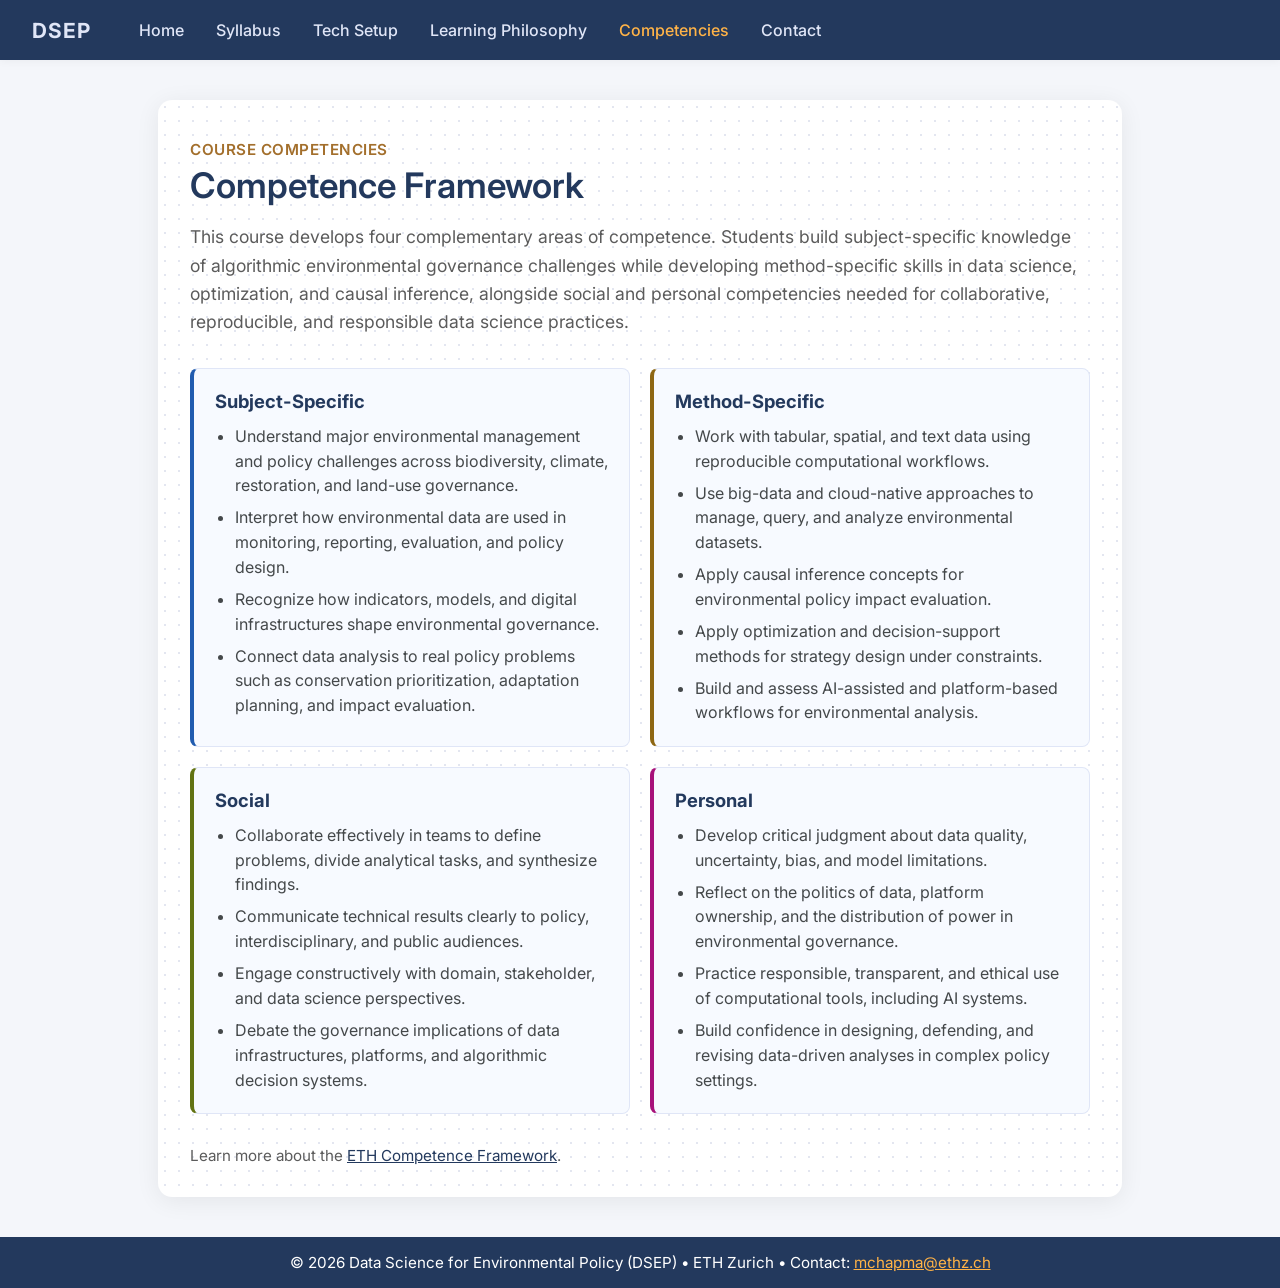
==== competencies.html @ 259d4dcb "Update course design and semester syllabus" ====
<!DOCTYPE html>
<html lang="en">
<head>
    <meta charset="UTF-8">
    <meta name="viewport" content="width=device-width, initial-scale=1.0">
    <title>Competencies | DSEP: Data Science for Environmental Policy</title>
    <link href="https://fonts.googleapis.com/css2?family=Inter:wght@400;600&display=swap" rel="stylesheet">
    <style>
        body { font-family: 'Inter', Arial, sans-serif; background: #f7f6f2; margin: 0; color: #111111; }
        .navbar { height: 60px; padding: 0 2rem; display: flex; align-items: center; background: #2f6f4e; box-shadow: 0 2px 8px rgba(0, 0, 0, 0.04); }
        .navbar .logo { color: #ffffff; font-size: 1.3rem; font-weight: 600; letter-spacing: 1px; margin-right: 2rem; text-decoration: none; }
        .navbar ul { display: flex; margin: 0; padding: 0; list-style: none; }
        .navbar li { margin: 0 1rem; }
        .navbar a { color: #ffffff; text-decoration: none; font-size: 1rem; font-weight: 500; }
        .navbar a:hover, .navbar a.active { color: #2f6b3f; }
        .main-content { max-width: 900px; margin: 2.5rem auto 0; padding: 2.5rem 2rem 2rem; background: #fffdf9; border-radius: 14px; box-shadow: 0 4px 24px rgba(0, 0, 0, 0.07); }
        h1 { margin: 0 0 0.5em; color: #2f6f4e; font-size: 2.2rem; font-weight: 600; }
        .intro { margin: 1rem 0 2rem; color: #5b5b5b; font-size: 1.1rem; line-height: 1.6; }
        .kicker { margin: 0 0 0.3rem; color: #a36f2c; font-weight: 600; font-size: 0.95rem; letter-spacing: 0.5px; text-transform: uppercase; }
        .competency-grid { display: grid; grid-template-columns: repeat(2, minmax(0, 1fr)); gap: 1.25rem; }
        .competency-card { padding: 1.3rem; border: 1px solid #d9dfd4; border-left: 4px solid #2f6f4e; border-radius: 8px; background: #ffffff; }
        .competency-card h2 { margin: 0 0 0.75rem; color: #2f6f4e; font-size: 1.15rem; }
        .competency-card ul { margin: 0; padding-left: 1.25rem; color: #44484a; line-height: 1.55; }
        .competency-card li + li { margin-top: 0.45rem; }
        .competency-card.subject { border-left-color: #215caf !important; }
        .competency-card.method { border-left-color: #8e6713 !important; }
        .competency-card.social { border-left-color: #627313 !important; }
        .competency-card.personal { border-left-color: #a7117a !important; }
        .framework-link { margin: 2rem 0 0; color: #5b5b5b; font-size: 0.95rem; }
        footer { margin-top: 2.5rem; padding: 1rem 2rem; background: #2f6f4e; color: #ffffff; text-align: center; font-size: 0.95rem; }
        @media (max-width: 700px) { .navbar { height: auto; padding: 0.75rem 1rem; align-items: flex-start; } .navbar ul { flex-wrap: wrap; gap: 0.5rem 0; } .navbar li { margin: 0 0.5rem; } .main-content { margin: 1.25rem 0.75rem 0; padding: 1.25rem; } .competency-grid { grid-template-columns: 1fr; } }
    </style>
    <link href="old-dsep-theme.css" rel="stylesheet">
</head>
<body>
    <nav class="navbar">
        <a class="logo" href="index.html" aria-label="DSEP home"><strong>DSEP</strong></a>
        <ul>
            <li><a href="index.html">Home</a></li>
            <li><a href="syllabus.html">Syllabus</a></li>
            <li><a href="tech.html">Tech Setup</a></li>
            <li><a href="learning-philosophy.html">Learning Philosophy</a></li>
            <li><a href="competencies.html" class="active">Competencies</a></li>
            <li><a href="contact.html">Contact</a></li>
        </ul>
    </nav>
    <main class="main-content">
        <p class="kicker">Course Competencies</p>
        <h1>Competence Framework</h1>
        <p class="intro">This course develops four complementary areas of competence. Students build subject-specific knowledge of algorithmic environmental governance challenges while developing method-specific skills in data science, optimization, and causal inference, alongside social and personal competencies needed for collaborative, reproducible, and responsible data science practices.</p>
        <section class="competency-grid" aria-label="Course competency areas">
            <article class="competency-card subject"><h2>Subject-Specific</h2><ul><li>Understand major environmental management and policy challenges across biodiversity, climate, restoration, and land-use governance.</li><li>Interpret how environmental data are used in monitoring, reporting, evaluation, and policy design.</li><li>Recognize how indicators, models, and digital infrastructures shape environmental governance.</li><li>Connect data analysis to real policy problems such as conservation prioritization, adaptation planning, and impact evaluation.</li></ul></article>
            <article class="competency-card method"><h2>Method-Specific</h2><ul><li>Work with tabular, spatial, and text data using reproducible computational workflows.</li><li>Use big-data and cloud-native approaches to manage, query, and analyze environmental datasets.</li><li>Apply causal inference concepts for environmental policy impact evaluation.</li><li>Apply optimization and decision-support methods for strategy design under constraints.</li><li>Build and assess AI-assisted and platform-based workflows for environmental analysis.</li></ul></article>
            <article class="competency-card social"><h2>Social</h2><ul><li>Collaborate effectively in teams to define problems, divide analytical tasks, and synthesize findings.</li><li>Communicate technical results clearly to policy, interdisciplinary, and public audiences.</li><li>Engage constructively with domain, stakeholder, and data science perspectives.</li><li>Debate the governance implications of data infrastructures, platforms, and algorithmic decision systems.</li></ul></article>
            <article class="competency-card personal"><h2>Personal</h2><ul><li>Develop critical judgment about data quality, uncertainty, bias, and model limitations.</li><li>Reflect on the politics of data, platform ownership, and the distribution of power in environmental governance.</li><li>Practice responsible, transparent, and ethical use of computational tools, including AI systems.</li><li>Build confidence in designing, defending, and revising data-driven analyses in complex policy settings.</li></ul></article>
        </section>
        <p class="framework-link">Learn more about the <a href="https://ethz.ch/students/en/studies/eth-competencies-for-students.html" target="_blank" rel="noopener noreferrer">ETH Competence Framework</a>.</p>
    </main>
    <footer>&copy; 2026 Data Science for Environmental Policy (DSEP) &bull; ETH Zurich &bull; Contact: <a class="site-footer-link" href="mailto:mchapma@ethz.ch">mchapma@ethz.ch</a></footer>
</body>
</html>
---- old-dsep-theme.css ----
:root {
    --dsep-navy: #23395d;
    --dsep-navy-muted: #4a5a7a;
    --dsep-pale: #f4f6fa;
    --dsep-pale-line: #e0e6f7;
    --dsep-orange: #ffb347;
    --dsep-text: #222b45;
}

body { background: var(--dsep-pale) !important; color: var(--dsep-text) !important; }
.navbar, footer { background: var(--dsep-navy) !important; }
.navbar a { color: var(--dsep-pale-line) !important; }
.navbar a:hover, .navbar a.active { color: var(--dsep-orange) !important; }
.site-footer-link { color: var(--dsep-orange) !important; text-decoration: underline; }
h1, h2, h3, .module-title, summary { color: var(--dsep-navy) !important; }
.subtitle, .module-desc, details p, details li { color: var(--dsep-navy-muted) !important; }
.main-content { background-color: #fff !important; background-image: radial-gradient(#e3e6f0 0.9px, transparent 1.3px) !important; background-size: 14px 14px !important; }
a.email, .main-content a { color: var(--dsep-navy) !important; }
details, .competency-card { background: #f7faff !important; border-color: var(--dsep-pale-line) !important; border-left-color: var(--dsep-navy) !important; }
code { background: #eef1f8 !important; border-color: #dde3f0 !important; color: var(--dsep-navy) !important; }
[style*="color:#1f5a3d"], [style*="color:#2f6f4e"] { color: var(--dsep-navy) !important; }
[style*="color:#385246"], [style*="color:#44484a"] { color: #3a4666 !important; }
[style*="background:#f3f7f1"], [style*="background:#f7f6f2"] { background: var(--dsep-pale) !important; }
[style*="background:#f8fbf7"], [style*="background:#fffdf9"] { background: #f9fafc !important; }
[style*="border-top:1px solid #d9dfd4"] { border-top-color: var(--dsep-pale-line) !important; }
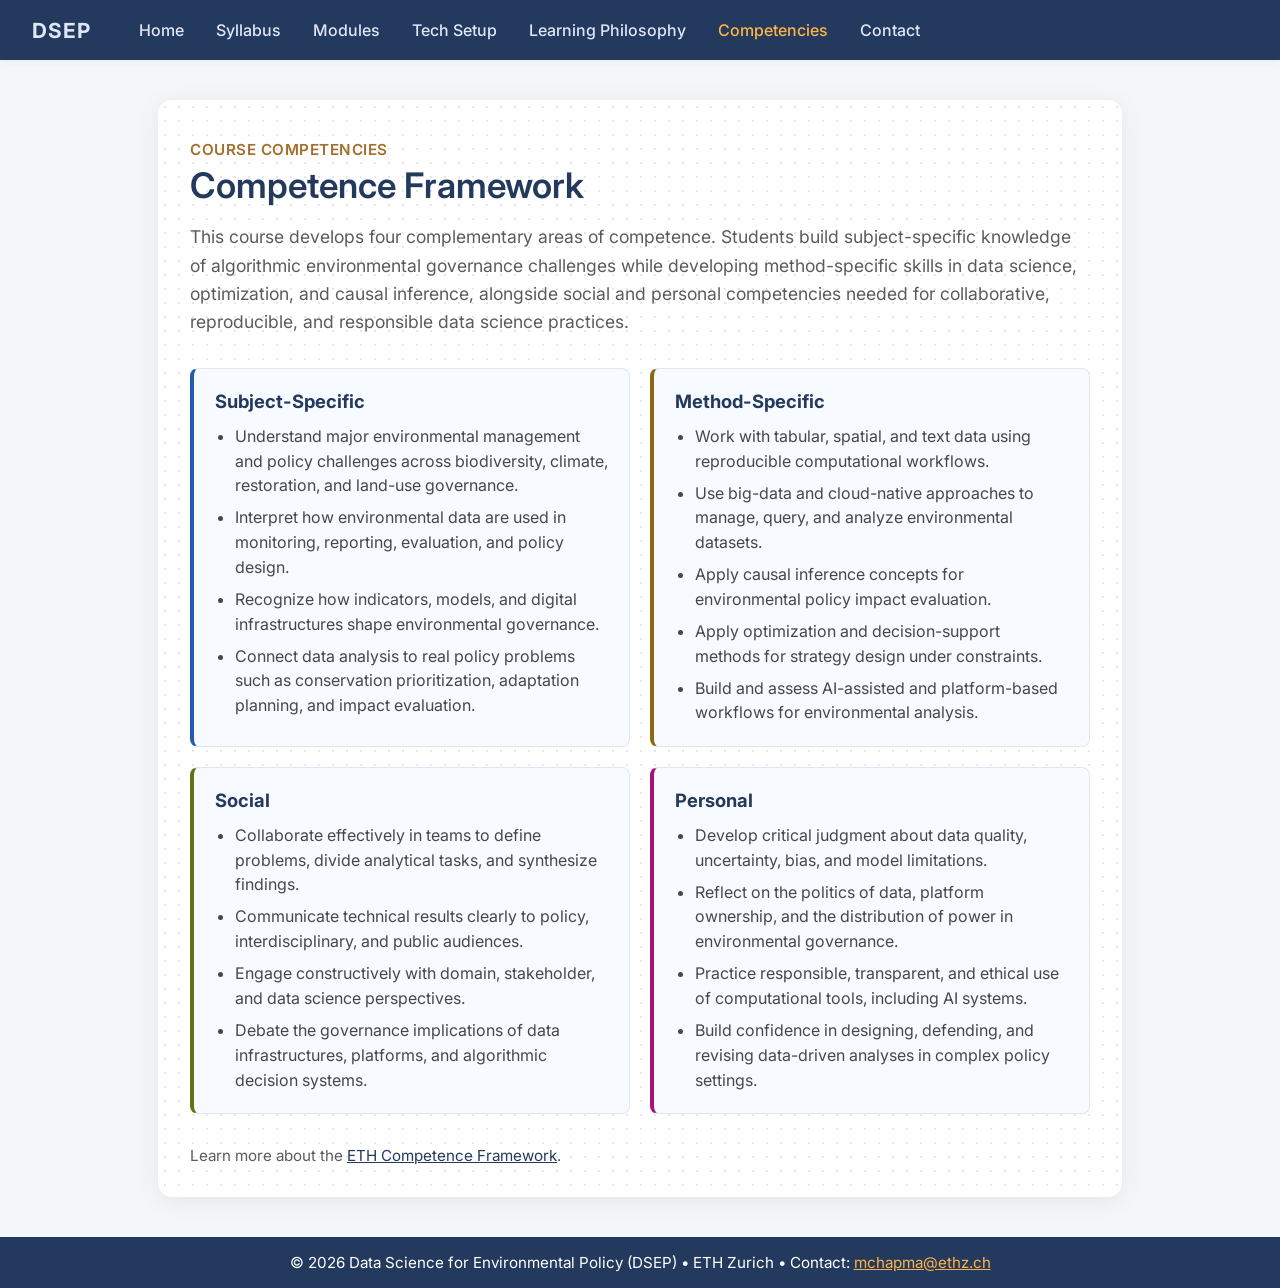
==== commit efb98118: "Update course site content and branding" ====
--- a/competencies.html
+++ b/competencies.html
@@ -38,6 +38,7 @@
         <ul>
             <li><a href="index.html">Home</a></li>
             <li><a href="syllabus.html">Syllabus</a></li>
+            <li><a href="modules.html">Modules</a></li>
             <li><a href="tech.html">Tech Setup</a></li>
             <li><a href="learning-philosophy.html">Learning Philosophy</a></li>
             <li><a href="competencies.html" class="active">Competencies</a></li>
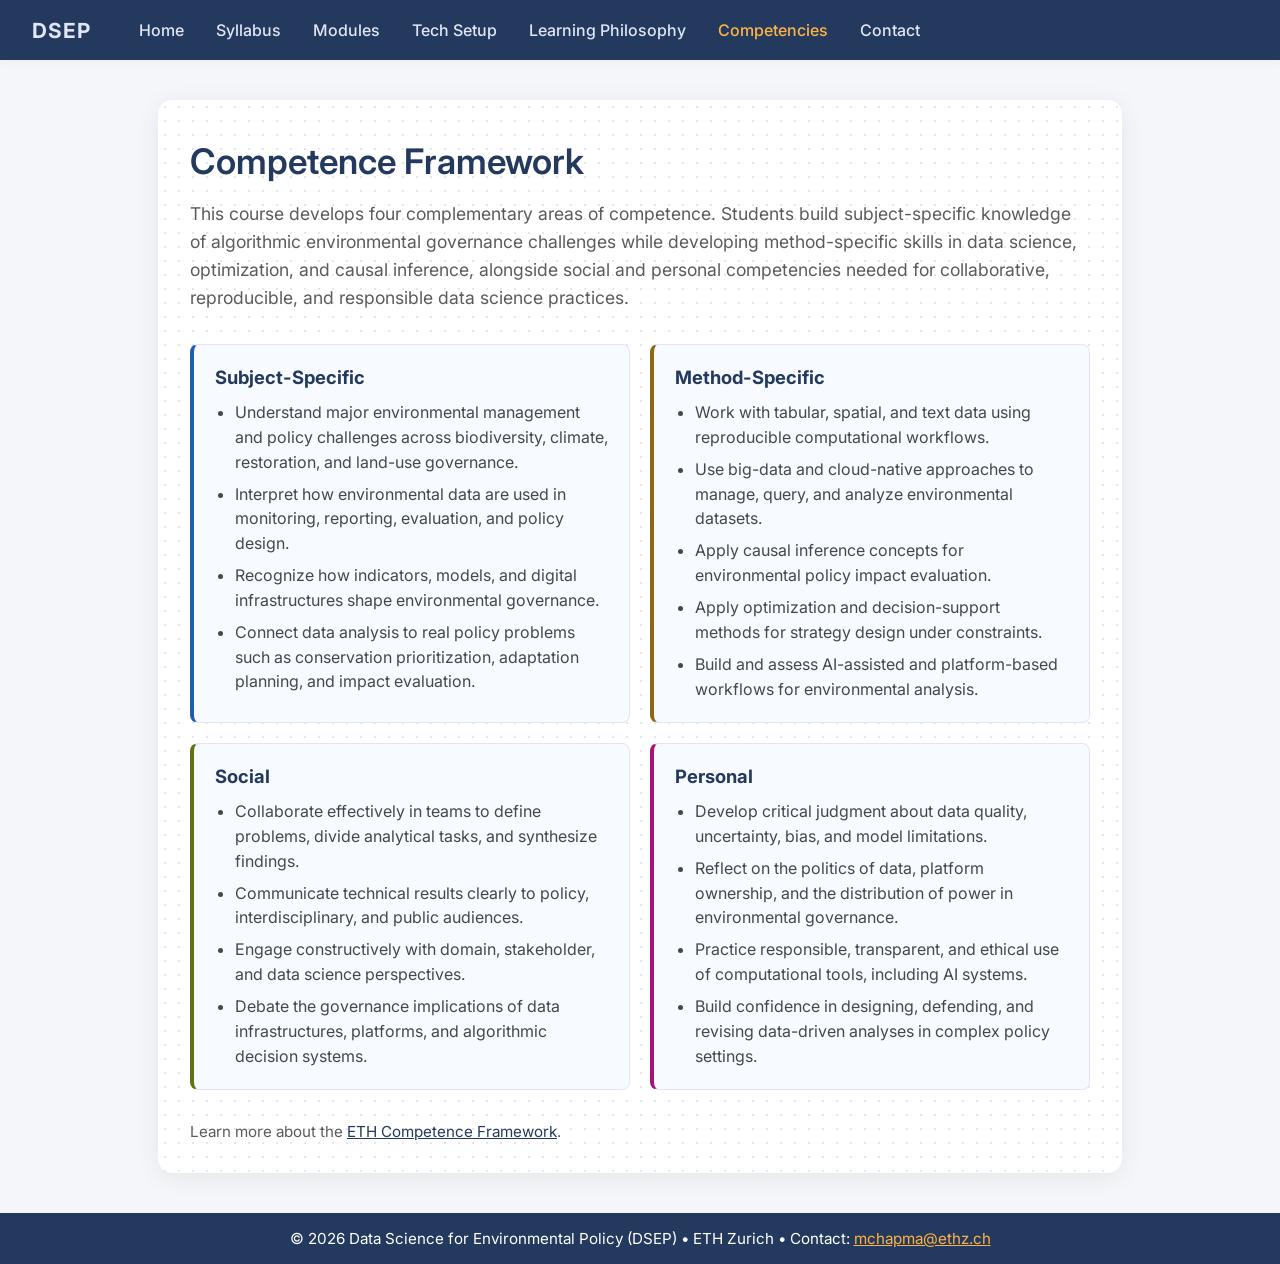
==== commit b7d1dbf7: "updates" ====
--- a/competencies.html
+++ b/competencies.html
@@ -46,7 +46,6 @@
         </ul>
     </nav>
     <main class="main-content">
-        <p class="kicker">Course Competencies</p>
         <h1>Competence Framework</h1>
         <p class="intro">This course develops four complementary areas of competence. Students build subject-specific knowledge of algorithmic environmental governance challenges while developing method-specific skills in data science, optimization, and causal inference, alongside social and personal competencies needed for collaborative, reproducible, and responsible data science practices.</p>
         <section class="competency-grid" aria-label="Course competency areas">
